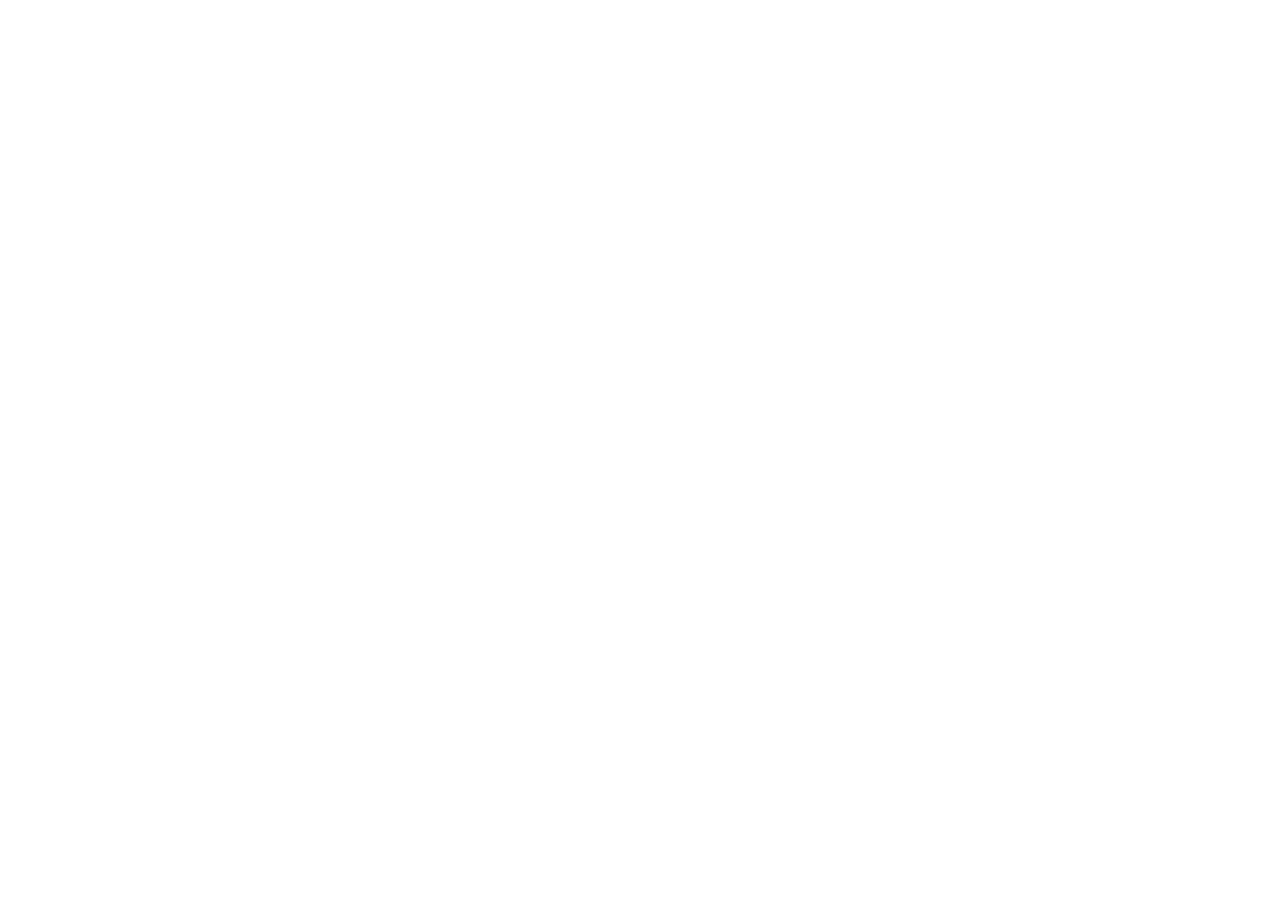
==== services.html @ a13a7342 "added empty services file" ====
<!doctype html>
<html lang="en">
  <head>
    <meta charset="UTF-8" />
    <meta name="viewport" content="width=device-width, initial-scale=1.0" />
    <title>Services</title>
  </head>
  <body></body>
</html>
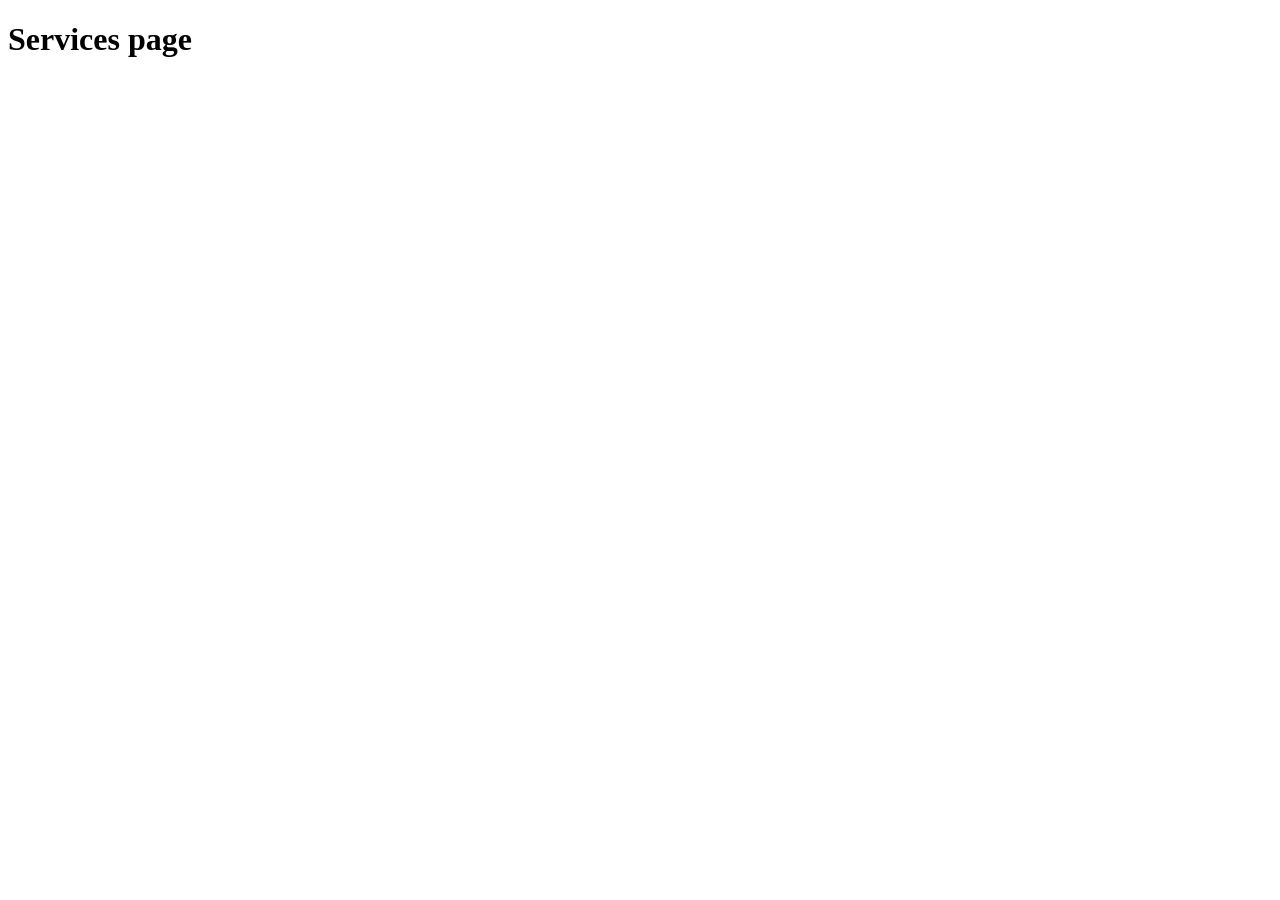
==== commit 13daaea6: "added heading in service" ====
--- a/services.html
+++ b/services.html
@@ -5,5 +5,7 @@
     <meta name="viewport" content="width=device-width, initial-scale=1.0" />
     <title>Services</title>
   </head>
-  <body></body>
+  <body>
+    <h1>Services page</h1>
+  </body>
 </html>
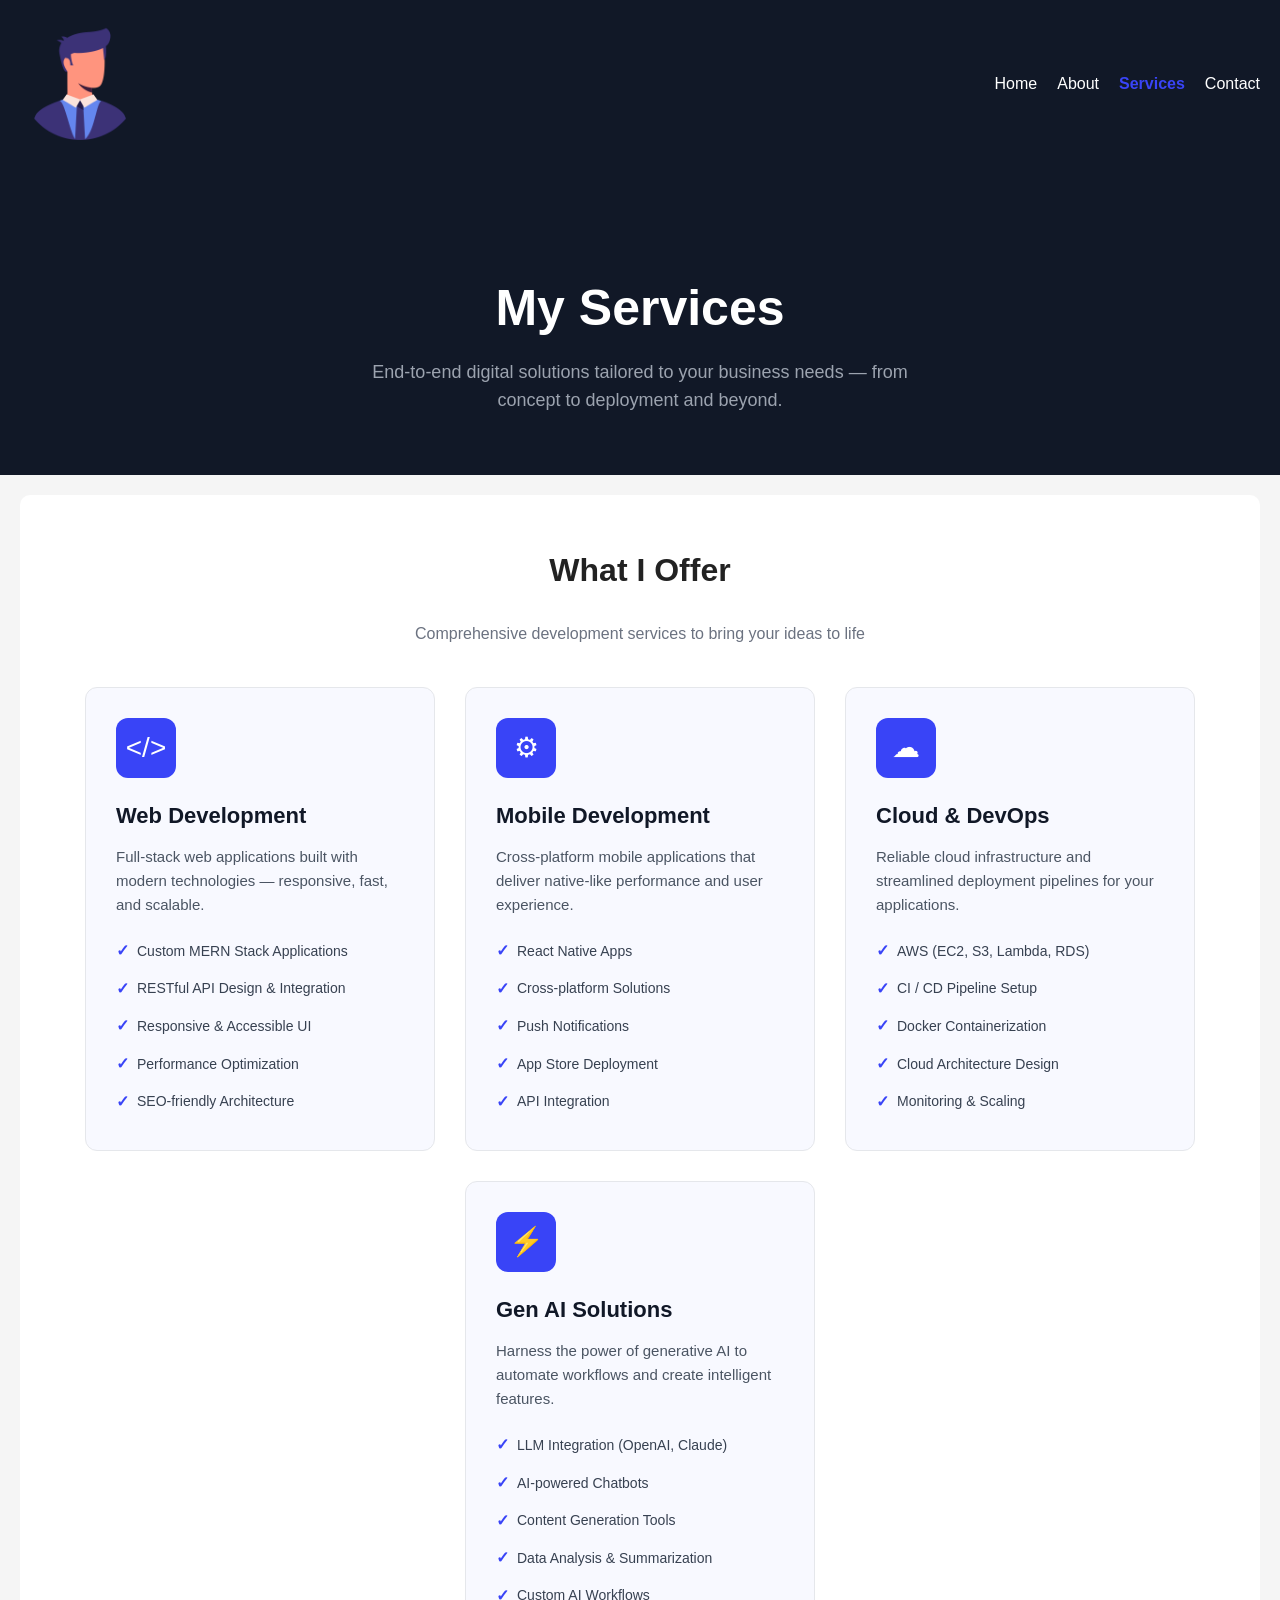
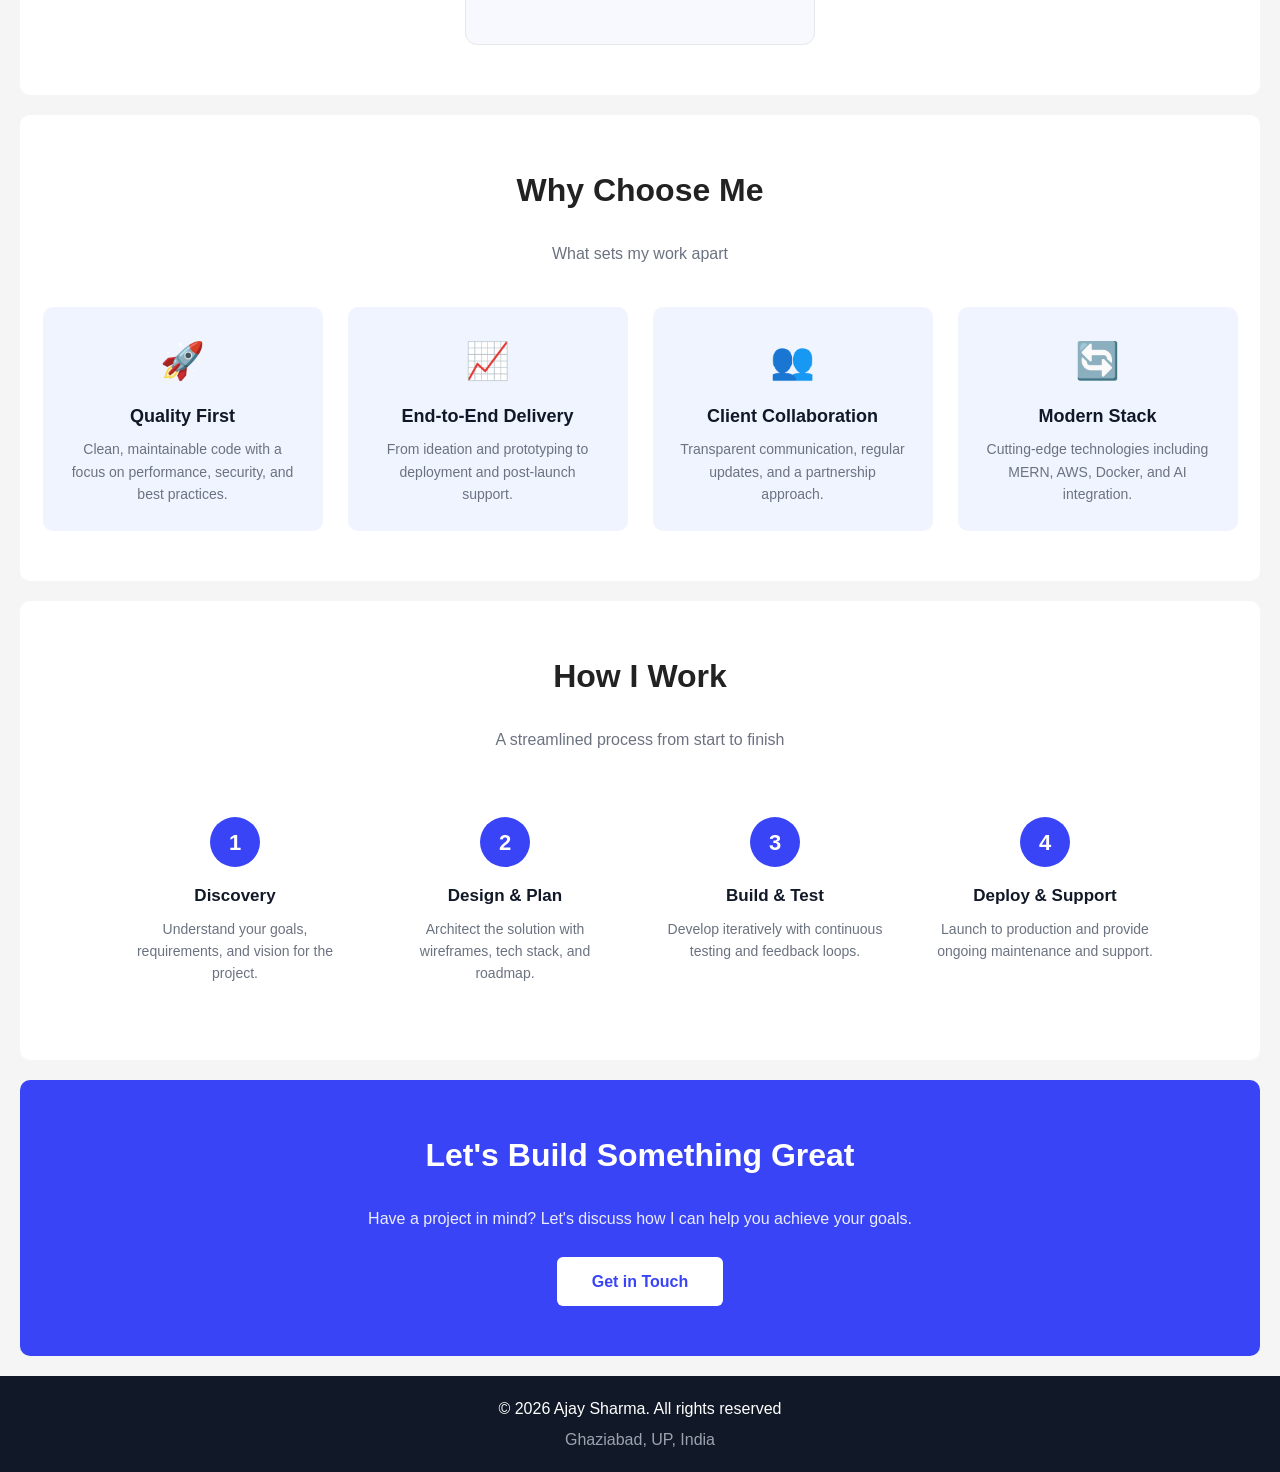
==== commit 7ed2de85: "updated services page ui" ====
--- a/services.html
+++ b/services.html
@@ -1,11 +1,500 @@
-<!doctype html>
+<!DOCTYPE html>
 <html lang="en">
-  <head>
-    <meta charset="UTF-8" />
-    <meta name="viewport" content="width=device-width, initial-scale=1.0" />
-    <title>Services</title>
-  </head>
-  <body>
-    <h1>Services page</h1>
-  </body>
+
+<head>
+    <meta charset="UTF-8">
+    <meta name="viewport" content="width=device-width, initial-scale=1.0">
+    <title>Services | Ajay Sharma - Full Stack Developer</title>
+    <meta name="description" content="Explore the services offered by Ajay Sharma - Web Development, Mobile Development, Cloud & DevOps, and Gen AI solutions" />
+    <meta name="keywords" content="web development, mobile development, cloud services, devops, generative AI, full stack developer, mern stack" />
+    <meta name="author" content="Ajay Sharma" />
+
+    <style>
+        :root {
+            --primary-color: #3944f7;
+            --spacing-20px: 20px;
+        }
+
+        * {
+            margin: 0;
+            padding: 0;
+            box-sizing: border-box;
+        }
+
+        body {
+            font-family: "Segoe UI", Tahoma, Geneva, Verdana, sans-serif;
+            color: #222;
+            background-color: #f5f5f5;
+            line-height: 1.6;
+        }
+
+        img {
+            max-width: 100%;
+        }
+
+        a {
+            text-decoration: none;
+        }
+
+        header {
+            background-color: #111827;
+            color: white;
+            padding: var(--spacing-20px);
+        }
+
+        nav {
+            display: flex;
+            justify-content: space-between;
+            align-items: center;
+            margin-bottom: 40px;
+        }
+
+        nav ul {
+            display: flex;
+            list-style-type: none;
+            gap: var(--spacing-20px);
+        }
+
+        nav a {
+            color: white;
+            transition: color 0.3s;
+        }
+
+        nav a:hover,
+        nav a:focus {
+            color: var(--primary-color);
+        }
+
+        nav a.active {
+            color: var(--primary-color);
+            font-weight: 600;
+        }
+
+        .services-hero {
+            text-align: center;
+            padding: 60px var(--spacing-20px);
+            background-color: #111827;
+            color: white;
+            margin: 0;
+            border-radius: 0;
+        }
+
+        .services-hero h1 {
+            font-size: 50px;
+            margin-bottom: 10px;
+        }
+
+        .services-hero p {
+            font-size: 18px;
+            color: #9ca3af;
+            max-width: 600px;
+            margin: 0 auto;
+        }
+
+        section {
+            padding: 50px var(--spacing-20px);
+            background-color: white;
+            margin: var(--spacing-20px);
+            border-radius: 10px;
+        }
+
+        section h2 {
+            margin-bottom: 25px;
+            text-align: center;
+            font-size: 32px;
+        }
+
+        .section-subtitle {
+            text-align: center;
+            color: #6b7280;
+            margin-bottom: 40px;
+            font-size: 16px;
+        }
+
+        .service-grid {
+            display: flex;
+            flex-wrap: wrap;
+            gap: 30px;
+            justify-content: center;
+        }
+
+        .service-card {
+            flex: 1;
+            min-width: 280px;
+            max-width: 350px;
+            padding: 30px;
+            border-radius: 12px;
+            background-color: #f8f9ff;
+            border: 1px solid #e5e7eb;
+            transition: transform 0.3s, box-shadow 0.3s;
+        }
+
+        .service-card:hover {
+            transform: translateY(-5px);
+            box-shadow: 0 10px 30px rgba(57, 68, 247, 0.12);
+        }
+
+        .service-icon {
+            width: 60px;
+            height: 60px;
+            background-color: var(--primary-color);
+            color: white;
+            border-radius: 12px;
+            display: flex;
+            align-items: center;
+            justify-content: center;
+            font-size: 28px;
+            margin-bottom: 20px;
+        }
+
+        .service-card h3 {
+            font-size: 22px;
+            margin-bottom: 12px;
+            color: #111827;
+        }
+
+        .service-card p {
+            color: #4b5563;
+            margin-bottom: 15px;
+            font-size: 15px;
+        }
+
+        .service-features {
+            list-style: none;
+            padding: 0;
+        }
+
+        .service-features li {
+            padding: 6px 0;
+            color: #374151;
+            font-size: 14px;
+            display: flex;
+            align-items: center;
+            gap: 8px;
+        }
+
+        .service-features li::before {
+            content: "\2713";
+            color: var(--primary-color);
+            font-weight: 700;
+            font-size: 16px;
+        }
+
+        .why-grid {
+            display: flex;
+            flex-wrap: wrap;
+            gap: 25px;
+            justify-content: center;
+        }
+
+        .why-card {
+            flex: 1;
+            min-width: 220px;
+            max-width: 280px;
+            text-align: center;
+            padding: 25px;
+            border-radius: 10px;
+            background-color: #f0f4ff;
+        }
+
+        .why-card .icon {
+            font-size: 36px;
+            margin-bottom: 12px;
+        }
+
+        .why-card h3 {
+            font-size: 18px;
+            margin-bottom: 8px;
+            color: #111827;
+        }
+
+        .why-card p {
+            font-size: 14px;
+            color: #6b7280;
+        }
+
+        .process-steps {
+            display: flex;
+            flex-wrap: wrap;
+            gap: 20px;
+            justify-content: center;
+            counter-reset: step;
+        }
+
+        .process-step {
+            flex: 1;
+            min-width: 200px;
+            max-width: 250px;
+            text-align: center;
+            padding: 25px 15px;
+            position: relative;
+        }
+
+        .process-step .step-number {
+            counter-increment: step;
+            width: 50px;
+            height: 50px;
+            background-color: var(--primary-color);
+            color: white;
+            border-radius: 50%;
+            display: flex;
+            align-items: center;
+            justify-content: center;
+            font-size: 22px;
+            font-weight: 700;
+            margin: 0 auto 15px;
+        }
+
+        .process-step h3 {
+            font-size: 17px;
+            margin-bottom: 8px;
+            color: #111827;
+        }
+
+        .process-step p {
+            font-size: 14px;
+            color: #6b7280;
+        }
+
+        .cta-section {
+            text-align: center;
+            background-color: var(--primary-color);
+            color: white;
+        }
+
+        .cta-section h2 {
+            color: white;
+        }
+
+        .cta-section p {
+            margin-bottom: 25px;
+            font-size: 16px;
+            opacity: 0.9;
+        }
+
+        .cta-button {
+            display: inline-block;
+            background-color: white;
+            color: var(--primary-color);
+            padding: 12px 35px;
+            border-radius: 6px;
+            font-weight: 600;
+            font-size: 16px;
+            transition: transform 0.2s;
+        }
+
+        .cta-button:hover {
+            transform: scale(1.05);
+        }
+
+        footer {
+            background-color: #111827;
+            color: white;
+            text-align: center;
+            padding: var(--spacing-20px);
+        }
+
+        footer address {
+            font-style: normal;
+            color: #9ca3af;
+            margin-top: 5px;
+        }
+
+        @media (max-width: 768px) {
+            nav {
+                flex-direction: column;
+                gap: var(--spacing-20px);
+            }
+
+            nav ul {
+                flex-wrap: wrap;
+                justify-content: center;
+            }
+
+            .services-hero h1 {
+                font-size: 35px;
+            }
+
+            .services-hero p {
+                font-size: 16px;
+            }
+
+            section h2 {
+                font-size: 26px;
+            }
+
+            .service-card {
+                min-width: 100%;
+                max-width: 100%;
+            }
+        }
+    </style>
+</head>
+
+<body>
+
+    <!-- Header -->
+    <header>
+        <nav aria-label="Main Navigation">
+            <a href="index.html">
+                <img src="./assets/images/manager.png" alt="Ajay Sharma Logo" width="120" />
+            </a>
+            <ul>
+                <li><a href="index.html">Home</a></li>
+                <li><a href="about.html">About</a></li>
+                <li><a href="services.html" class="active">Services</a></li>
+                <li><a href="contact.html">Contact</a></li>
+            </ul>
+        </nav>
+    </header>
+
+    <!-- Services Hero -->
+    <section class="services-hero" aria-labelledby="services-hero-title">
+        <h1 id="services-hero-title">My Services</h1>
+        <p>End-to-end digital solutions tailored to your business needs — from concept to deployment and beyond.</p>
+    </section>
+
+    <main>
+
+        <!-- Services Grid -->
+        <section aria-labelledby="service-title">
+            <h2 id="service-title">What I Offer</h2>
+            <p class="section-subtitle">Comprehensive development services to bring your ideas to life</p>
+
+            <div class="service-grid">
+
+                <!-- Web Development -->
+                <article class="service-card">
+                    <div class="service-icon" aria-hidden="true">&lt;/&gt;</div>
+                    <h3>Web Development</h3>
+                    <p>Full-stack web applications built with modern technologies — responsive, fast, and scalable.</p>
+                    <ul class="service-features">
+                        <li>Custom MERN Stack Applications</li>
+                        <li>RESTful API Design & Integration</li>
+                        <li>Responsive & Accessible UI</li>
+                        <li>Performance Optimization</li>
+                        <li>SEO-friendly Architecture</li>
+                    </ul>
+                </article>
+
+                <!-- Mobile Development -->
+                <article class="service-card">
+                    <div class="service-icon" aria-hidden="true">&#9881;</div>
+                    <h3>Mobile Development</h3>
+                    <p>Cross-platform mobile applications that deliver native-like performance and user experience.</p>
+                    <ul class="service-features">
+                        <li>React Native Apps</li>
+                        <li>Cross-platform Solutions</li>
+                        <li>Push Notifications</li>
+                        <li>App Store Deployment</li>
+                        <li>API Integration</li>
+                    </ul>
+                </article>
+
+                <!-- Cloud & DevOps -->
+                <article class="service-card">
+                    <div class="service-icon" aria-hidden="true">&#9729;</div>
+                    <h3>Cloud & DevOps</h3>
+                    <p>Reliable cloud infrastructure and streamlined deployment pipelines for your applications.</p>
+                    <ul class="service-features">
+                        <li>AWS (EC2, S3, Lambda, RDS)</li>
+                        <li>CI / CD Pipeline Setup</li>
+                        <li>Docker Containerization</li>
+                        <li>Cloud Architecture Design</li>
+                        <li>Monitoring & Scaling</li>
+                    </ul>
+                </article>
+
+                <!-- Gen AI -->
+                <article class="service-card">
+                    <div class="service-icon" aria-hidden="true">&#9889;</div>
+                    <h3>Gen AI Solutions</h3>
+                    <p>Harness the power of generative AI to automate workflows and create intelligent features.</p>
+                    <ul class="service-features">
+                        <li>LLM Integration (OpenAI, Claude)</li>
+                        <li>AI-powered Chatbots</li>
+                        <li>Content Generation Tools</li>
+                        <li>Data Analysis & Summarization</li>
+                        <li>Custom AI Workflows</li>
+                    </ul>
+                </article>
+
+            </div>
+        </section>
+
+        <!-- Why Choose Me -->
+        <section aria-labelledby="why-title">
+            <h2 id="why-title">Why Choose Me</h2>
+            <p class="section-subtitle">What sets my work apart</p>
+
+            <div class="why-grid">
+                <div class="why-card">
+                    <div class="icon" aria-hidden="true">&#128640;</div>
+                    <h3>Quality First</h3>
+                    <p>Clean, maintainable code with a focus on performance, security, and best practices.</p>
+                </div>
+                <div class="why-card">
+                    <div class="icon" aria-hidden="true">&#128200;</div>
+                    <h3>End-to-End Delivery</h3>
+                    <p>From ideation and prototyping to deployment and post-launch support.</p>
+                </div>
+                <div class="why-card">
+                    <div class="icon" aria-hidden="true">&#128101;</div>
+                    <h3>Client Collaboration</h3>
+                    <p>Transparent communication, regular updates, and a partnership approach.</p>
+                </div>
+                <div class="why-card">
+                    <div class="icon" aria-hidden="true">&#128260;</div>
+                    <h3>Modern Stack</h3>
+                    <p>Cutting-edge technologies including MERN, AWS, Docker, and AI integration.</p>
+                </div>
+            </div>
+        </section>
+
+        <!-- Process -->
+        <section aria-labelledby="process-title">
+            <h2 id="process-title">How I Work</h2>
+            <p class="section-subtitle">A streamlined process from start to finish</p>
+
+            <div class="process-steps">
+                <div class="process-step">
+                    <div class="step-number">1</div>
+                    <h3>Discovery</h3>
+                    <p>Understand your goals, requirements, and vision for the project.</p>
+                </div>
+                <div class="process-step">
+                    <div class="step-number">2</div>
+                    <h3>Design & Plan</h3>
+                    <p>Architect the solution with wireframes, tech stack, and roadmap.</p>
+                </div>
+                <div class="process-step">
+                    <div class="step-number">3</div>
+                    <h3>Build & Test</h3>
+                    <p>Develop iteratively with continuous testing and feedback loops.</p>
+                </div>
+                <div class="process-step">
+                    <div class="step-number">4</div>
+                    <h3>Deploy & Support</h3>
+                    <p>Launch to production and provide ongoing maintenance and support.</p>
+                </div>
+            </div>
+        </section>
+
+        <!-- CTA -->
+        <section class="cta-section" aria-labelledby="cta-title">
+            <h2 id="cta-title">Let's Build Something Great</h2>
+            <p>Have a project in mind? Let's discuss how I can help you achieve your goals.</p>
+            <a href="contact.html" class="cta-button">Get in Touch</a>
+        </section>
+
+    </main>
+
+    <!-- Footer -->
+    <footer>
+        <p>&copy; 2026 Ajay Sharma. All rights reserved</p>
+        <address>Ghaziabad, UP, India</address>
+    </footer>
+
+</body>
+
 </html>
